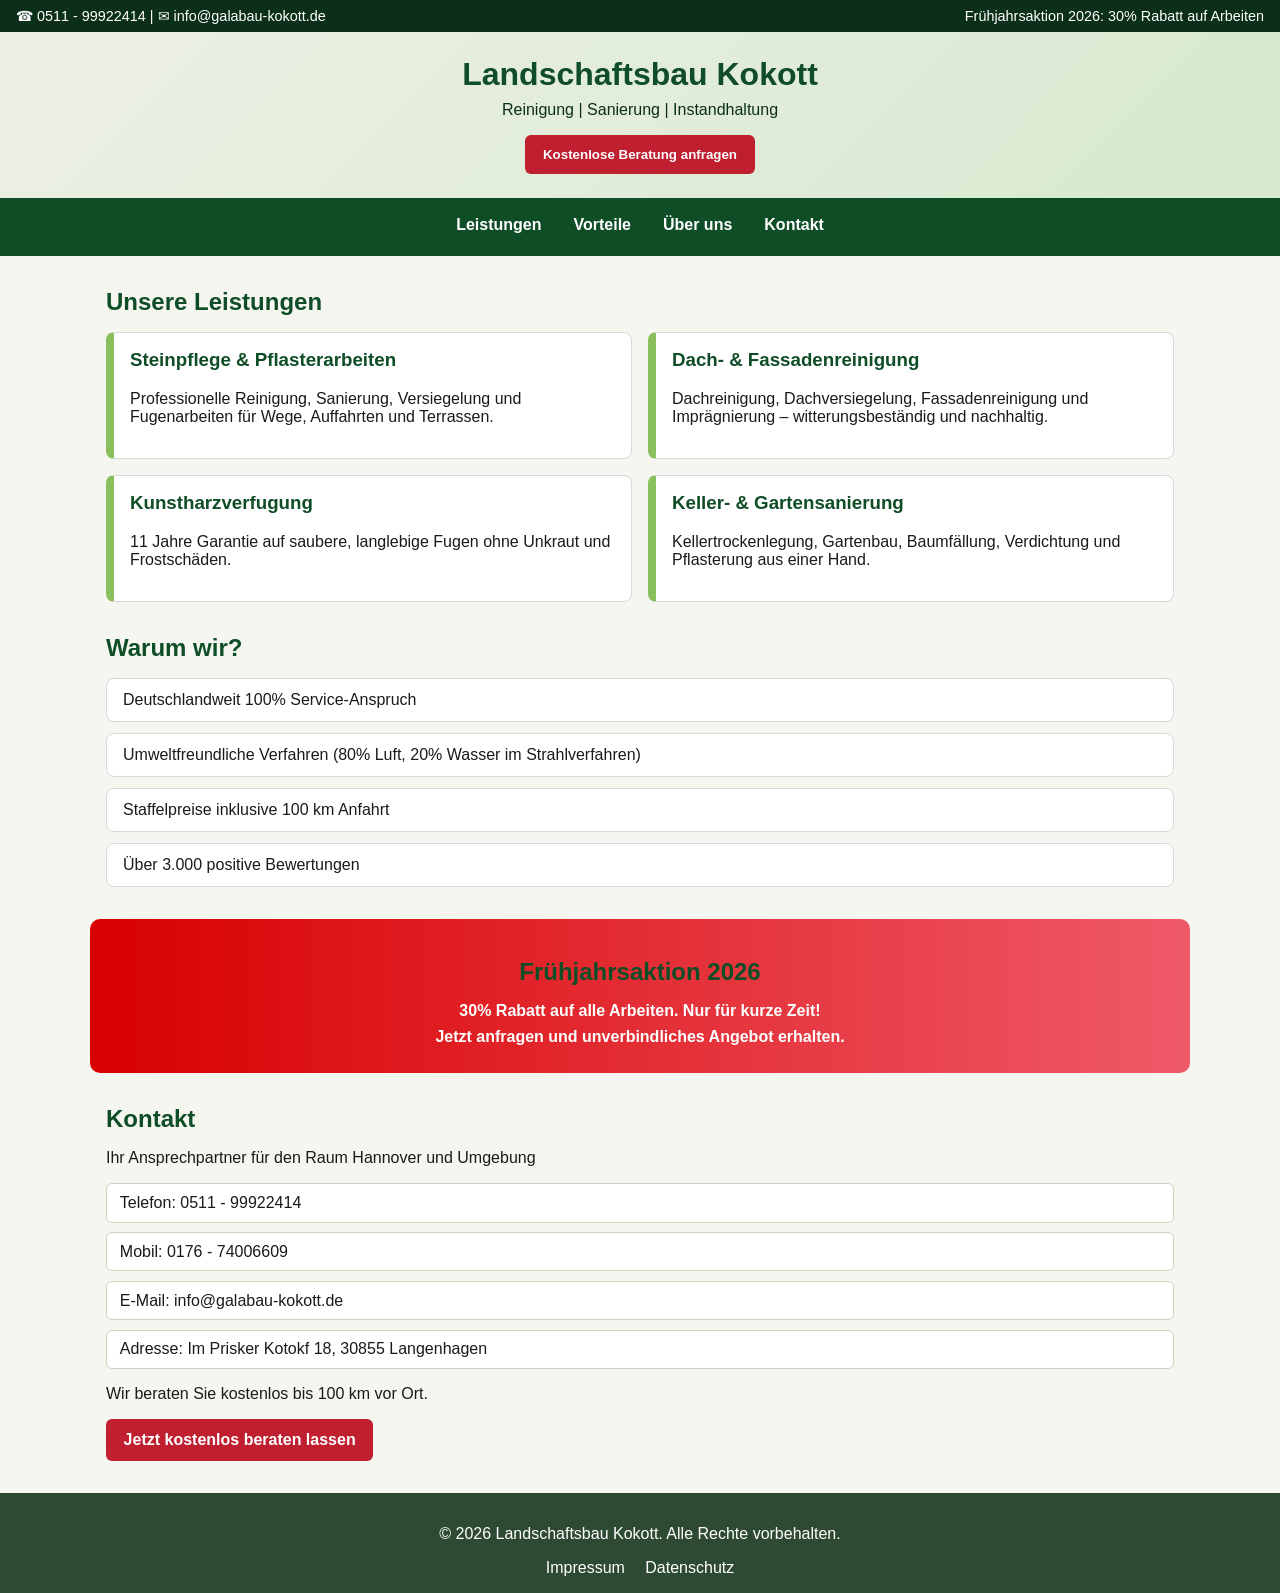
==== index.html @ 6c906bee "update" ====
<!DOCTYPE html>
<html lang="de">
<head>
  <meta charset="UTF-8" />
  <meta name="viewport" content="width=device-width, initial-scale=1.0" />
  <title>Landschaftsbau Kokott | Garten, Steinpflege, Dach & Fassade</title>
  <link rel="stylesheet" href="styles.css" />
</head>
<body>
  <header class="site-header">
    <div class="topbar">
      <div>☎ 0511 - 99922414 | ✉ info@galabau-kokott.de</div>
      <div>Frühjahrsaktion 2026: 30% Rabatt auf Arbeiten</div>
    </div>
    <div class="branding">
      <h1>Landschaftsbau Kokott</h1>
      <p>Reinigung | Sanierung | Instandhaltung</p>
      <button class="cta" onclick="document.getElementById('kontakt').scrollIntoView({ behavior: 'smooth' })">Kostenlose Beratung anfragen</button>
    </div>
    <nav class="main-nav">
      <a href="#leistungen">Leistungen</a>
      <a href="#vorteile">Vorteile</a>
      <a href="#team">Über uns</a>
      <a href="#kontakt">Kontakt</a>
    </nav>
  </header>

  <main>
    <section id="leistungen" class="section services">
      <h2>Unsere Leistungen</h2>
      <div class="cards">
        <article class="card">
          <h3>Steinpflege & Pflasterarbeiten</h3>
          <p>Professionelle Reinigung, Sanierung, Versiegelung und Fugenarbeiten für Wege, Auffahrten und Terrassen.</p>
        </article>
        <article class="card">
          <h3>Dach- & Fassadenreinigung</h3>
          <p>Dachreinigung, Dachversiegelung, Fassadenreinigung und Imprägnierung – witterungsbeständig und nachhaltig.</p>
        </article>
        <article class="card">
          <h3>Kunstharzverfugung</h3>
          <p>11 Jahre Garantie auf saubere, langlebige Fugen ohne Unkraut und Frostschäden.</p>
        </article>
        <article class="card">
          <h3>Keller- & Gartensanierung</h3>
          <p>Kellertrockenlegung, Gartenbau, Baumfällung, Verdichtung und Pflasterung aus einer Hand.</p>
        </article>
      </div>
    </section>

    <section id="vorteile" class="section advantages">
      <h2>Warum wir?</h2>
      <ul>
        <li>Deutschlandweit 100% Service-Anspruch</li>
        <li>Umweltfreundliche Verfahren (80% Luft, 20% Wasser im Strahlverfahren)</li>
        <li>Staffelpreise inklusive 100 km Anfahrt</li>
        <li>Über 3.000 positive Bewertungen</li>
      </ul>
    </section>

    <section id="aktion" class="section offer">
      <h2>Frühjahrsaktion 2026</h2>
      <p>30% Rabatt auf alle Arbeiten. Nur für kurze Zeit!</p>
      <p>Jetzt anfragen und unverbindliches Angebot erhalten.</p>
    </section>

    <section id="kontakt" class="section contact">
      <h2>Kontakt</h2>
      <p>Ihr Ansprechpartner für den Raum Hannover und Umgebung</p>
      <ul>
        <li>Telefon: 0511 - 99922414</li>
        <li>Mobil: 0176 - 74006609</li>
        <li>E-Mail: info@galabau-kokott.de</li>
        <li>Adresse: Im Prisker Kotokf 18, 30855 Langenhagen</li>
      </ul>
      <p>Wir beraten Sie kostenlos bis 100 km vor Ort.</p>
      <a class="cta" href="mailto:info@galabau-kokott.de">Jetzt kostenlos beraten lassen</a>
    </section>
  </main>

  <footer class="site-footer">
    <p>&copy; 2026 Landschaftsbau Kokott. Alle Rechte vorbehalten.</p>
    <div class="social">
      <a href="#">Impressum</a>
      <a href="#">Datenschutz</a>
    </div>
  </footer>

  <script src="script.js"></script>
</body>
</html>
---- styles.css ----
:root {
  --color-primary: #0f4d27;
  --color-secondary: #8abf5d;
  --color-accent: #bf1f2f;
  --color-dark: #0b2f19;
  --color-light: #f8f8f0;
  --font-sans: 'Segoe UI', Roboto, Arial, sans-serif;
}

* {
  box-sizing: border-box;
}

body {
  margin: 0;
  font-family: var(--font-sans);
  background: #f5f6ef;
  color: #1a1a1a;
}

.site-header {
  border-bottom: 5px solid var(--color-primary);
}

.topbar {
  background: var(--color-dark);
  color: #fff;
  padding: 0.5rem 1rem;
  display: flex;
  flex-wrap: wrap;
  justify-content: space-between;
  font-size: 0.9rem;
}

.branding {
  padding: 1.5rem 1rem;
  text-align: center;
  background: linear-gradient(135deg, #edf0e4, #d6e9cf);
}

.branding h1 {
  margin: 0;
  color: var(--color-primary);
  font-size: 2rem;
}

.branding p {
  margin: 0.5rem 0 1rem;
  color: var(--color-dark);
}

.main-nav {
  background: var(--color-primary);
  display: flex;
  justify-content: center;
  flex-wrap: wrap;
  gap: 0.5rem;
  padding: 0.75rem 1rem;
}

.main-nav a {
  color: #fff;
  text-decoration: none;
  font-weight: 600;
  padding: 0.35rem 0.75rem;
  border-radius: 4px;
}

.main-nav a:hover {
  background: var(--color-secondary);
}

.cta {
  display: inline-block;
  border: none;
  color: #fff;
  background: var(--color-accent);
  font-weight: 700;
  padding: 0.75rem 1.1rem;
  border-radius: 6px;
  text-decoration: none;
  cursor: pointer;
}

.cta:hover {
  background: #a51824;
}

.section {
  max-width: 1100px;
  margin: 2rem auto;
  padding: 0 1rem;
}

.section h2 {
  margin-bottom: 1rem;
  color: var(--color-primary);
}

.cards {
  display: grid;
  grid-template-columns: repeat(2, minmax(0, 1fr));
  gap: 1rem;
}

.card {
  background: #fff;
  border: 1px solid #d8d8d8;
  border-left: 8px solid var(--color-secondary);
  border-radius: 8px;
  padding: 1rem;
}

.card h3 {
  margin-top: 0;
  color: var(--color-primary);
}

.advantages ul {
  list-style: none;
  margin: 0;
  padding: 0;
}

.advantages li {
  background: #fff;
  border: 1px solid #d8d8d8;
  border-radius: 8px;
  padding: 0.75rem 1rem;
  margin-bottom: 0.7rem;
}

.offer {
  background: linear-gradient(90deg, #d80000, #ef5a68);
  color: #fff;
  border-radius: 10px;
  text-align: center;
  padding: 1.2rem 1rem;
}

.offer p {
  margin: 0.5rem 0;
  font-weight: 700;
}

.contact ul {
  list-style: none;
  margin: 0;
  padding: 0;
}

.contact li {
  background: #fff;
  padding: 0.6rem 0.8rem;
  border: 1px solid #cdd4c2;
  border-radius: 6px;
  margin-bottom: 0.6rem;
}

.site-footer {
  text-align: center;
  padding: 1rem;
  background: #2e4a32;
  color: #fff;
}

.site-footer .social a {
  color: #fff;
  margin: 0 0.5rem;
  text-decoration: none;
}

@media (max-width: 768px) {
  .cards {
    grid-template-columns: 1fr;
  }
  .topbar {
    flex-direction: column;
    gap: 0.4rem;
  }
}
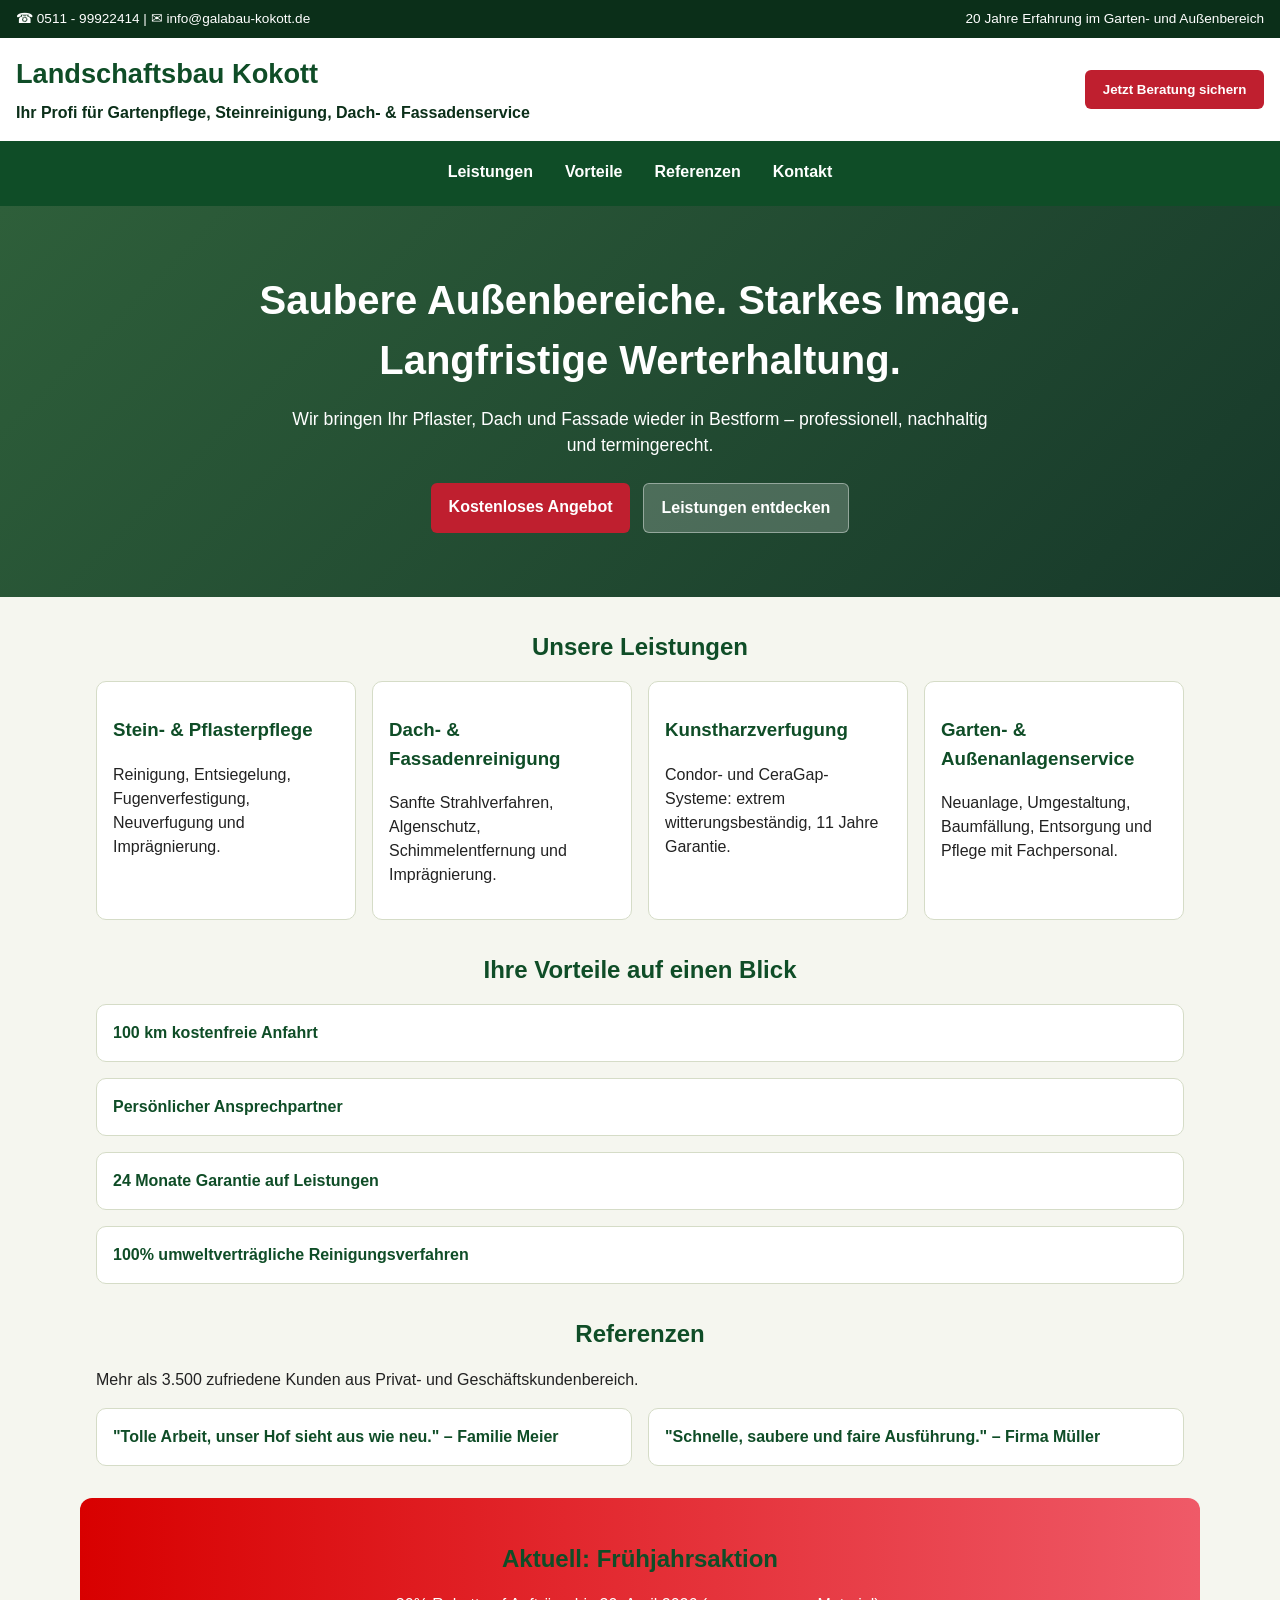
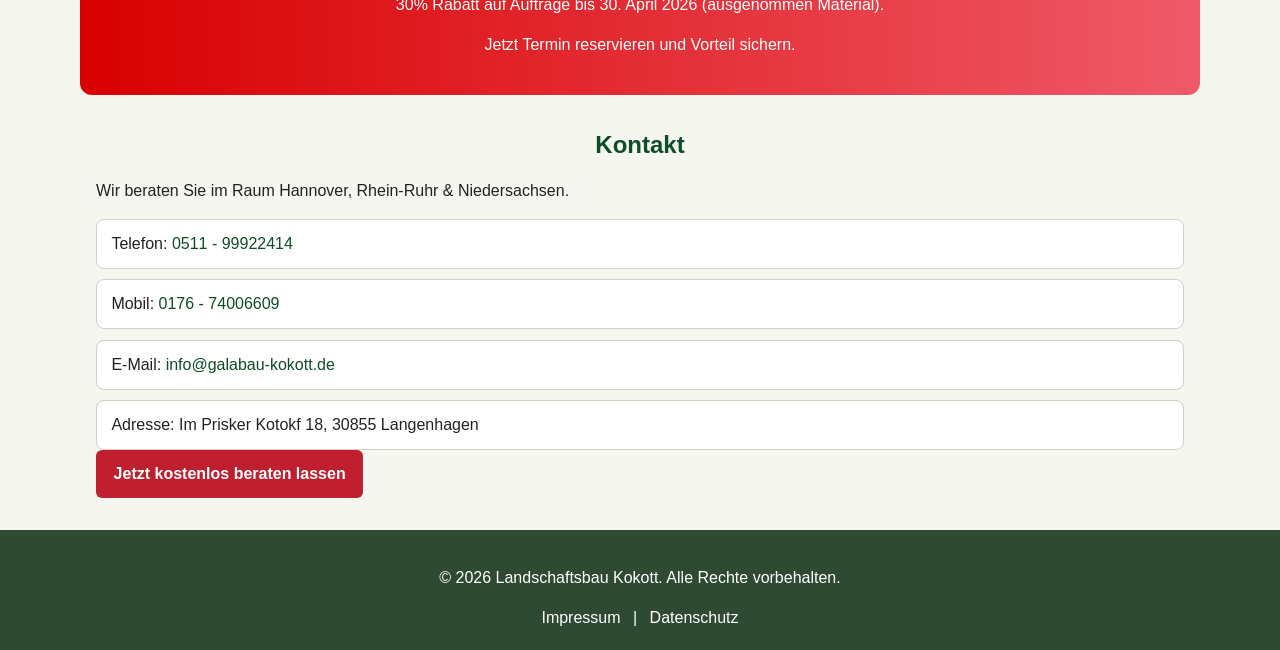
==== commit b35fa2bb: "update" ====
--- a/index.html
+++ b/index.html
@@ -3,77 +3,98 @@
 <head>
   <meta charset="UTF-8" />
   <meta name="viewport" content="width=device-width, initial-scale=1.0" />
-  <title>Landschaftsbau Kokott | Garten, Steinpflege, Dach & Fassade</title>
+  <title>Landschaftsbau Kokott | Garten- und Außenanlagenservice</title>
   <link rel="stylesheet" href="styles.css" />
 </head>
 <body>
   <header class="site-header">
     <div class="topbar">
       <div>☎ 0511 - 99922414 | ✉ info@galabau-kokott.de</div>
-      <div>Frühjahrsaktion 2026: 30% Rabatt auf Arbeiten</div>
+      <div>20 Jahre Erfahrung im Garten- und Außenbereich</div>
     </div>
     <div class="branding">
-      <h1>Landschaftsbau Kokott</h1>
-      <p>Reinigung | Sanierung | Instandhaltung</p>
-      <button class="cta" onclick="document.getElementById('kontakt').scrollIntoView({ behavior: 'smooth' })">Kostenlose Beratung anfragen</button>
+      <div>
+        <h1>Landschaftsbau Kokott</h1>
+        <p>Ihr Profi für Gartenpflege, Steinreinigung, Dach- & Fassadenservice</p>
+      </div>
+      <button class="cta" onclick="document.getElementById('kontakt').scrollIntoView({ behavior: 'smooth' })">Jetzt Beratung sichern</button>
     </div>
     <nav class="main-nav">
       <a href="#leistungen">Leistungen</a>
       <a href="#vorteile">Vorteile</a>
-      <a href="#team">Über uns</a>
+      <a href="#referenzen">Referenzen</a>
       <a href="#kontakt">Kontakt</a>
     </nav>
   </header>
 
   <main>
+    <section class="hero">
+      <div class="hero-content">
+        <h2>Saubere Außenbereiche. Starkes Image. Langfristige Werterhaltung.</h2>
+        <p>Wir bringen Ihr Pflaster, Dach und Fassade wieder in Bestform – professionell, nachhaltig und termingerecht.</p>
+        <div class="hero-actions">
+          <a class="cta" href="#kontakt">Kostenloses Angebot</a>
+          <a class="secondary" href="#leistungen">Leistungen entdecken</a>
+        </div>
+      </div>
+    </section>
+
     <section id="leistungen" class="section services">
       <h2>Unsere Leistungen</h2>
       <div class="cards">
         <article class="card">
-          <h3>Steinpflege & Pflasterarbeiten</h3>
-          <p>Professionelle Reinigung, Sanierung, Versiegelung und Fugenarbeiten für Wege, Auffahrten und Terrassen.</p>
+          <h3>Stein- & Pflasterpflege</h3>
+          <p>Reinigung, Entsiegelung, Fugenverfestigung, Neuverfugung und Imprägnierung.</p>
         </article>
         <article class="card">
           <h3>Dach- & Fassadenreinigung</h3>
-          <p>Dachreinigung, Dachversiegelung, Fassadenreinigung und Imprägnierung – witterungsbeständig und nachhaltig.</p>
+          <p>Sanfte Strahlverfahren, Algenschutz, Schimmelentfernung und Imprägnierung.</p>
         </article>
         <article class="card">
           <h3>Kunstharzverfugung</h3>
-          <p>11 Jahre Garantie auf saubere, langlebige Fugen ohne Unkraut und Frostschäden.</p>
+          <p>Condor- und CeraGap-Systeme: extrem witterungsbeständig, 11 Jahre Garantie.</p>
         </article>
         <article class="card">
-          <h3>Keller- & Gartensanierung</h3>
-          <p>Kellertrockenlegung, Gartenbau, Baumfällung, Verdichtung und Pflasterung aus einer Hand.</p>
+          <h3>Garten- & Außenanlagenservice</h3>
+          <p>Neuanlage, Umgestaltung, Baumfällung, Entsorgung und Pflege mit Fachpersonal.</p>
         </article>
       </div>
     </section>
 
     <section id="vorteile" class="section advantages">
-      <h2>Warum wir?</h2>
-      <ul>
-        <li>Deutschlandweit 100% Service-Anspruch</li>
-        <li>Umweltfreundliche Verfahren (80% Luft, 20% Wasser im Strahlverfahren)</li>
-        <li>Staffelpreise inklusive 100 km Anfahrt</li>
-        <li>Über 3.000 positive Bewertungen</li>
-      </ul>
+      <h2>Ihre Vorteile auf einen Blick</h2>
+      <div class="grid">
+        <div class="item">100 km kostenfreie Anfahrt</div>
+        <div class="item">Persönlicher Ansprechpartner</div>
+        <div class="item">24 Monate Garantie auf Leistungen</div>
+        <div class="item">100% umweltverträgliche Reinigungsverfahren</div>
+      </div>
+    </section>
+
+    <section id="referenzen" class="section testimonials">
+      <h2>Referenzen</h2>
+      <p>Mehr als 3.500 zufriedene Kunden aus Privat- und Geschäftskundenbereich.</p>
+      <div class="testimonials-grid">
+        <article class="testimonial">"Tolle Arbeit, unser Hof sieht aus wie neu." – Familie Meier</article>
+        <article class="testimonial">"Schnelle, saubere und faire Ausführung." – Firma Müller</article>
+      </div>
     </section>
 
     <section id="aktion" class="section offer">
-      <h2>Frühjahrsaktion 2026</h2>
-      <p>30% Rabatt auf alle Arbeiten. Nur für kurze Zeit!</p>
-      <p>Jetzt anfragen und unverbindliches Angebot erhalten.</p>
+      <h2>Aktuell: Frühjahrsaktion</h2>
+      <p>30% Rabatt auf Aufträge bis 30. April 2026 (ausgenommen Material).</p>
+      <p>Jetzt Termin reservieren und Vorteil sichern.</p>
     </section>
 
     <section id="kontakt" class="section contact">
       <h2>Kontakt</h2>
-      <p>Ihr Ansprechpartner für den Raum Hannover und Umgebung</p>
+      <p>Wir beraten Sie im Raum Hannover, Rhein-Ruhr & Niedersachsen.</p>
       <ul>
-        <li>Telefon: 0511 - 99922414</li>
-        <li>Mobil: 0176 - 74006609</li>
-        <li>E-Mail: info@galabau-kokott.de</li>
+        <li>Telefon: <a href="tel:+4951199922414">0511 - 99922414</a></li>
+        <li>Mobil: <a href="tel:+4917674006609">0176 - 74006609</a></li>
+        <li>E-Mail: <a href="mailto:info@galabau-kokott.de">info@galabau-kokott.de</a></li>
         <li>Adresse: Im Prisker Kotokf 18, 30855 Langenhagen</li>
       </ul>
-      <p>Wir beraten Sie kostenlos bis 100 km vor Ort.</p>
       <a class="cta" href="mailto:info@galabau-kokott.de">Jetzt kostenlos beraten lassen</a>
     </section>
   </main>
@@ -81,11 +102,10 @@
   <footer class="site-footer">
     <p>&copy; 2026 Landschaftsbau Kokott. Alle Rechte vorbehalten.</p>
     <div class="social">
-      <a href="#">Impressum</a>
-      <a href="#">Datenschutz</a>
+      <a href="#">Impressum</a> | <a href="#">Datenschutz</a>
     </div>
   </footer>
 
   <script src="script.js"></script>
 </body>
-</html>+</html>
--- a/styles.css
+++ b/styles.css
@@ -15,38 +15,51 @@
   margin: 0;
   font-family: var(--font-sans);
   background: #f5f6ef;
-  color: #1a1a1a;
+  color: #222;
+  line-height: 1.5;
+}
+
+a {
+  color: var(--color-primary);
+  text-decoration: none;
 }
 
 .site-header {
-  border-bottom: 5px solid var(--color-primary);
+  position: sticky;
+  top: 0;
+  z-index: 50;
+  border-bottom: 4px solid var(--color-primary);
+  background: white;
 }
 
 .topbar {
   background: var(--color-dark);
   color: #fff;
-  padding: 0.5rem 1rem;
+  padding: 0.55rem 1rem;
   display: flex;
   flex-wrap: wrap;
   justify-content: space-between;
-  font-size: 0.9rem;
+  font-size: 0.85rem;
 }
 
 .branding {
-  padding: 1.5rem 1rem;
-  text-align: center;
-  background: linear-gradient(135deg, #edf0e4, #d6e9cf);
+  display: flex;
+  flex-wrap: wrap;
+  align-items: center;
+  justify-content: space-between;
+  padding: 1rem;
 }
 
 .branding h1 {
   margin: 0;
   color: var(--color-primary);
-  font-size: 2rem;
+  font-size: 1.7rem;
 }
 
 .branding p {
-  margin: 0.5rem 0 1rem;
+  margin: 0.4rem 0 0;
   color: var(--color-dark);
+  font-weight: 600;
 }
 
 .main-nav {
@@ -60,106 +73,148 @@
 
 .main-nav a {
   color: #fff;
-  text-decoration: none;
   font-weight: 600;
-  padding: 0.35rem 0.75rem;
-  border-radius: 4px;
+  border-radius: 5px;
+  padding: 0.4rem 0.75rem;
 }
 
 .main-nav a:hover {
   background: var(--color-secondary);
-}
-
-.cta {
+  color: #0b2f19;
+}
+
+.hero {
+  background: linear-gradient(135deg, #2e5f3a, #17392a);
+  color: #fff;
+  padding: 4rem 1rem;
+  text-align: center;
+}
+
+.hero-content {
+  max-width: 980px;
+  margin: 0 auto;
+}
+
+.hero h2 {
+  font-size: clamp(1.8rem, 5vw, 2.5rem);
+  margin: 0;
+}
+
+.hero p {
+  margin: 1rem auto 1.5rem;
+  max-width: 700px;
+  font-size: 1.1rem;
+}
+
+.hero-actions {
+  display: flex;
+  justify-content: center;
+  flex-wrap: wrap;
+  gap: 0.8rem;
+}
+
+.section {
+  max-width: 1120px;
+  margin: 2rem auto;
+  padding: 0 1rem;
+}
+
+.section h2 {
+  margin-bottom: 1rem;
+  color: var(--color-primary);
+  text-align: center;
+}
+
+.cards,
+.testimonials-grid,
+.grid {
+  display: grid;
+  gap: 1rem;
+}
+
+.cards {
+  grid-template-columns: repeat(auto-fit, minmax(240px, 1fr));
+}
+
+.card,
+.item,
+.testimonial {
+  background: #fff;
+  border: 1px solid #d5dcc7;
+  border-radius: 10px;
+  padding: 1rem;
+}
+
+.card h3,
+.item,
+.testimonial {
+  color: var(--color-primary);
+}
+
+.item,
+.testimonial {
+  font-weight: 600;
+}
+
+.testimonials-grid {
+  grid-template-columns: repeat(auto-fit, minmax(250px, 1fr));
+}
+
+.offer {
+  background: linear-gradient(90deg, #d80000, #ef5a68);
+  color: #fff;
+  border-radius: 12px;
+  text-align: center;
+  padding: 1.4rem 1rem;
+}
+
+.contact ul {
+  list-style: none;
+  margin: 0;
+  padding: 0;
+  display: grid;
+  gap: 0.65rem;
+}
+
+.contact li {
+  background: #fff;
+  padding: 0.75rem 0.9rem;
+  border: 1px solid #cdd4c2;
+  border-radius: 8px;
+}
+
+.cta,
+.secondary {
   display: inline-block;
   border: none;
   color: #fff;
-  background: var(--color-accent);
+  text-decoration: none;
   font-weight: 700;
   padding: 0.75rem 1.1rem;
   border-radius: 6px;
-  text-decoration: none;
   cursor: pointer;
+}
+
+.cta {
+  background: var(--color-accent);
+}
+
+.secondary {
+  background: rgba(255, 255, 255, 0.2);
+  border: 1px solid rgba(255, 255, 255, 0.4);
 }
 
 .cta:hover {
   background: #a51824;
 }
 
-.section {
-  max-width: 1100px;
-  margin: 2rem auto;
-  padding: 0 1rem;
-}
-
-.section h2 {
-  margin-bottom: 1rem;
-  color: var(--color-primary);
-}
-
-.cards {
-  display: grid;
-  grid-template-columns: repeat(2, minmax(0, 1fr));
-  gap: 1rem;
-}
-
-.card {
-  background: #fff;
-  border: 1px solid #d8d8d8;
-  border-left: 8px solid var(--color-secondary);
-  border-radius: 8px;
-  padding: 1rem;
-}
-
-.card h3 {
-  margin-top: 0;
-  color: var(--color-primary);
-}
-
-.advantages ul {
-  list-style: none;
-  margin: 0;
-  padding: 0;
-}
-
-.advantages li {
-  background: #fff;
-  border: 1px solid #d8d8d8;
-  border-radius: 8px;
-  padding: 0.75rem 1rem;
-  margin-bottom: 0.7rem;
-}
-
-.offer {
-  background: linear-gradient(90deg, #d80000, #ef5a68);
-  color: #fff;
-  border-radius: 10px;
-  text-align: center;
-  padding: 1.2rem 1rem;
-}
-
-.offer p {
-  margin: 0.5rem 0;
-  font-weight: 700;
-}
-
-.contact ul {
-  list-style: none;
-  margin: 0;
-  padding: 0;
-}
-
-.contact li {
-  background: #fff;
-  padding: 0.6rem 0.8rem;
-  border: 1px solid #cdd4c2;
-  border-radius: 6px;
-  margin-bottom: 0.6rem;
+.secondary:hover {
+  background: rgba(255, 255, 255, 0.35);
 }
 
 .site-footer {
   text-align: center;
-  padding: 1rem;
+  padding: 1.25rem;
   background: #2e4a32;
   color: #fff;
 }
@@ -171,11 +226,22 @@
 }
 
 @media (max-width: 768px) {
-  .cards {
-    grid-template-columns: 1fr;
-  }
+  .branding {
+    flex-direction: column;
+    align-items: flex-start;
+    gap: 0.75rem;
+  }
+
+  .hero {
+    padding: 3.5rem 1rem;
+  }
+
+  .main-nav {
+    gap: 0.35rem;
+  }
+
   .topbar {
     flex-direction: column;
-    gap: 0.4rem;
-  }
-}
+    gap: 0.35rem;
+  }
+}
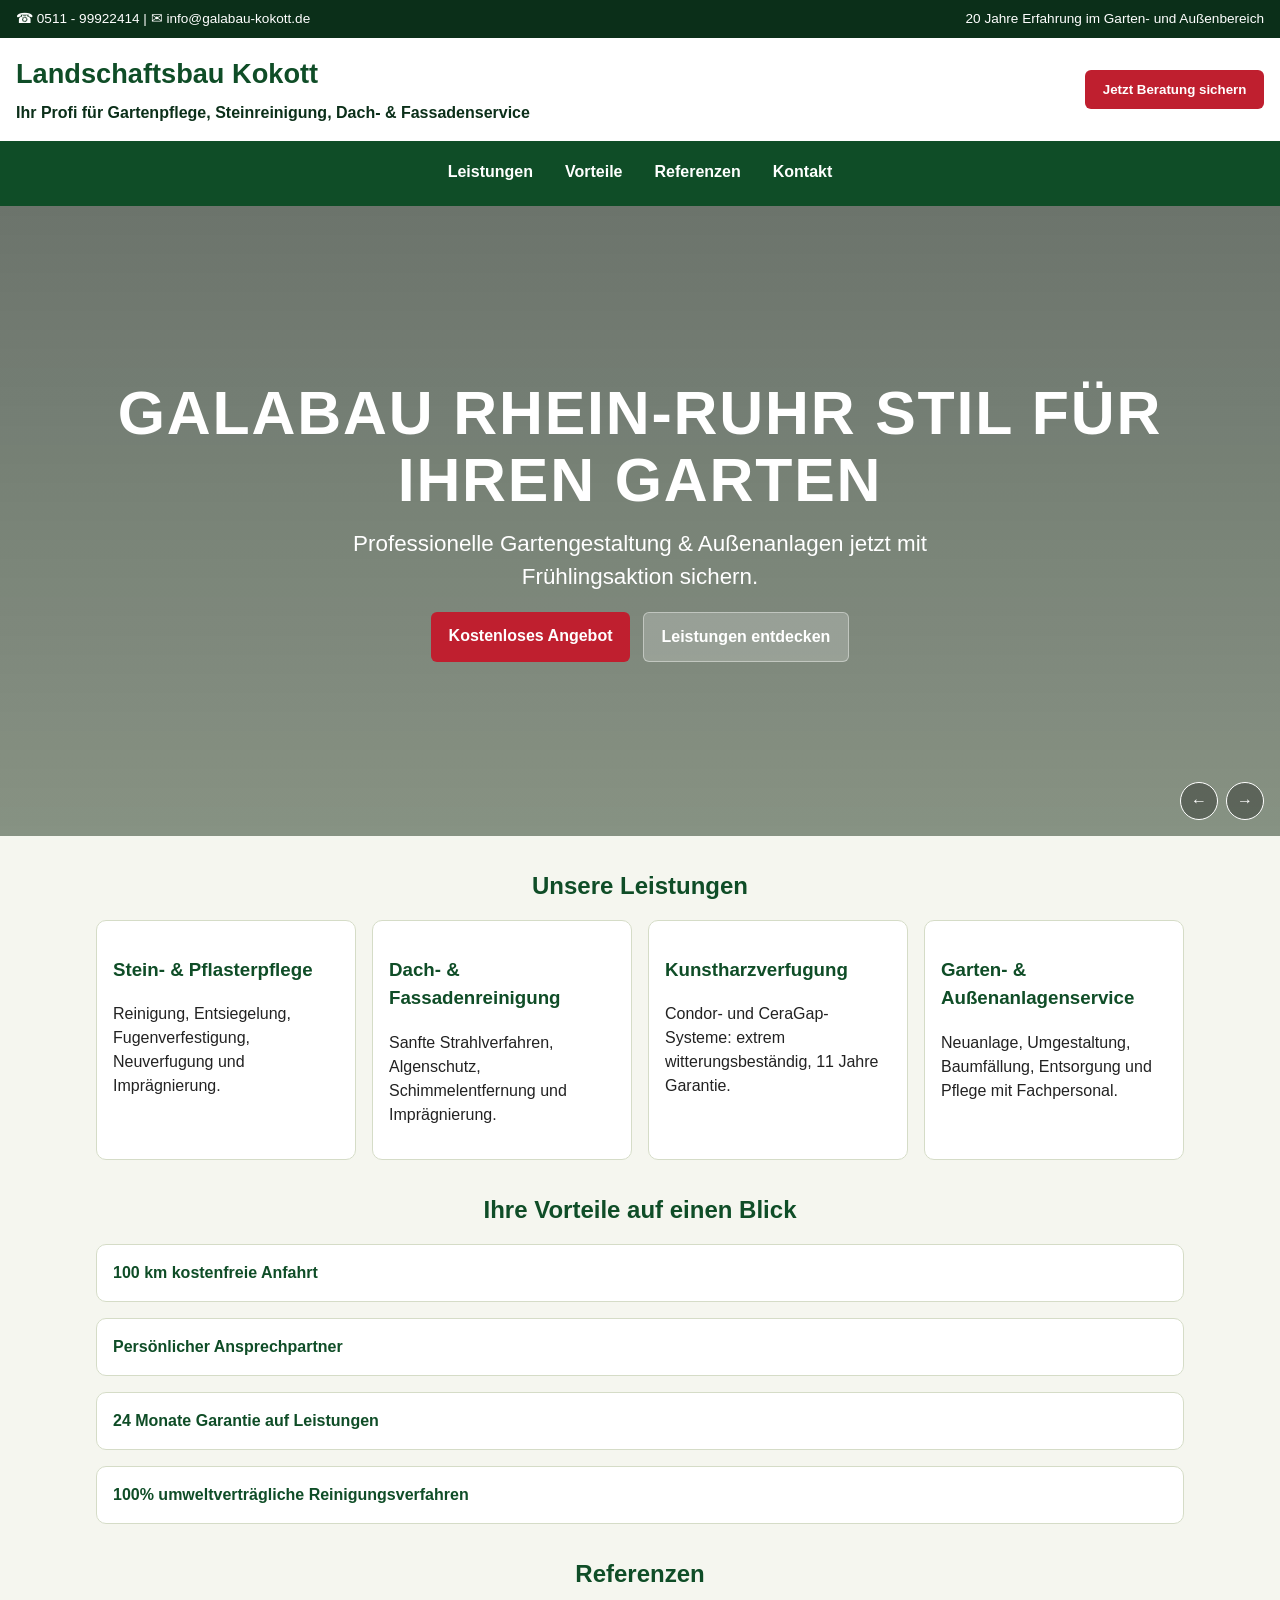
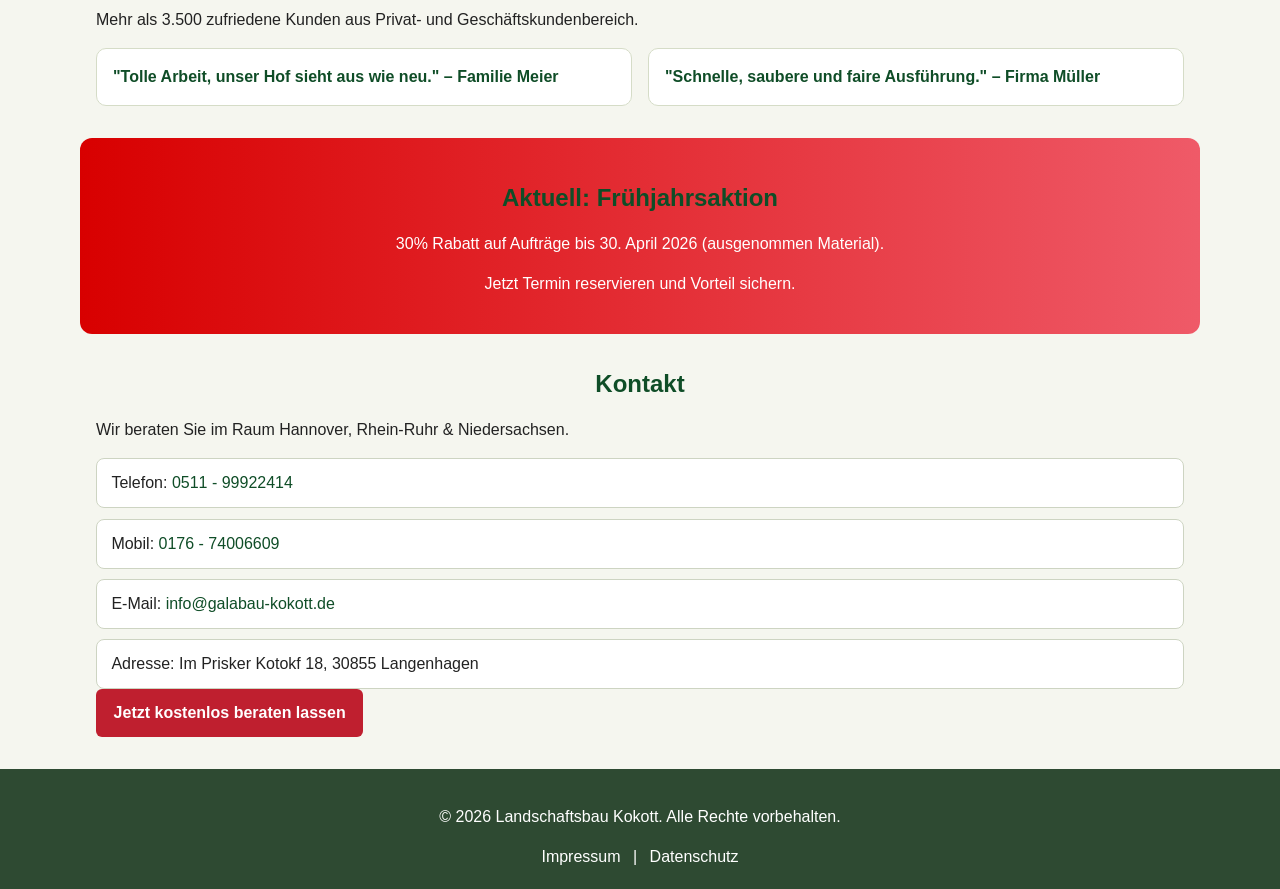
==== commit 66ac29b7: "update" ====
--- a/index.html
+++ b/index.html
@@ -28,18 +28,44 @@
   </header>
 
   <main>
-    <section class="hero">
-      <div class="hero-content">
-        <h2>Saubere Außenbereiche. Starkes Image. Langfristige Werterhaltung.</h2>
-        <p>Wir bringen Ihr Pflaster, Dach und Fassade wieder in Bestform – professionell, nachhaltig und termingerecht.</p>
-        <div class="hero-actions">
-          <a class="cta" href="#kontakt">Kostenloses Angebot</a>
-          <a class="secondary" href="#leistungen">Leistungen entdecken</a>
+    <section class="hero-slider" aria-label="Hero Slider">
+      <div class="slide active" style="background-image:url('https://galabau-rhein-ruhr.de/wp-content/uploads/2020/08/GALABAU-HEAD-2.jpg')">
+        <div class="slide-inner" data-animate="fade-up">
+          <h2>Galabau Rhein-Ruhr Stil für Ihren Garten</h2>
+          <p>Professionelle Gartengestaltung & Außenanlagen jetzt mit Frühlingsaktion sichern.</p>
+          <div class="hero-actions">
+            <a class="cta" href="#kontakt">Kostenloses Angebot</a>
+            <a class="secondary" href="#leistungen">Leistungen entdecken</a>
+          </div>
         </div>
+      </div>
+      <div class="slide" style="background-image:url('https://galabau-rhein-ruhr.de/wp-content/uploads/2020/07/zeche-white.png')">
+        <div class="slide-inner" data-animate="fade-up">
+          <h2>Markanter Außenbereich, langfristiger Wert</h2>
+          <p>Steinpflege, Dach- & Fassadenreinigung, Kunstharzverfugung.</p>
+          <div class="hero-actions">
+            <a class="cta" href="#kontakt">Termin vereinbaren</a>
+            <a class="secondary" href="#referenzen">Erfahrungsberichte</a>
+          </div>
+        </div>
+      </div>
+      <div class="slide" style="background-image:url('https://galabau-rhein-ruhr.de/wp-content/uploads/2020/07/slide-garten.jpg')">
+        <div class="slide-inner" data-animate="fade-up">
+          <h2>Ihr Garten, unser Projekt</h2>
+          <p>Zuverlässig, sauber und nachhaltig – 20 Jahre Erfahrung in Hannover & Umgebung.</p>
+          <div class="hero-actions">
+            <a class="cta" href="#kontakt">Jetzt anfragen</a>
+            <a class="secondary" href="#vorteile">Mehr über Vorteile</a>
+          </div>
+        </div>
+      </div>
+      <div class="slider-controls" aria-hidden="true">
+        <button class="slide-prev" title="Zurück">←</button>
+        <button class="slide-next" title="Weiter">→</button>
       </div>
     </section>
 
-    <section id="leistungen" class="section services">
+    <section id="leistungen" class="section services" data-animate="fade-up">
       <h2>Unsere Leistungen</h2>
       <div class="cards">
         <article class="card">
@@ -61,7 +87,7 @@
       </div>
     </section>
 
-    <section id="vorteile" class="section advantages">
+    <section id="vorteile" class="section advantages" data-animate="fade-up">
       <h2>Ihre Vorteile auf einen Blick</h2>
       <div class="grid">
         <div class="item">100 km kostenfreie Anfahrt</div>
@@ -71,7 +97,7 @@
       </div>
     </section>
 
-    <section id="referenzen" class="section testimonials">
+    <section id="referenzen" class="section testimonials" data-animate="fade-up">
       <h2>Referenzen</h2>
       <p>Mehr als 3.500 zufriedene Kunden aus Privat- und Geschäftskundenbereich.</p>
       <div class="testimonials-grid">
@@ -80,13 +106,13 @@
       </div>
     </section>
 
-    <section id="aktion" class="section offer">
+    <section id="aktion" class="section offer" data-animate="fade-up">
       <h2>Aktuell: Frühjahrsaktion</h2>
       <p>30% Rabatt auf Aufträge bis 30. April 2026 (ausgenommen Material).</p>
       <p>Jetzt Termin reservieren und Vorteil sichern.</p>
     </section>
 
-    <section id="kontakt" class="section contact">
+    <section id="kontakt" class="section contact" data-animate="fade-up">
       <h2>Kontakt</h2>
       <p>Wir beraten Sie im Raum Hannover, Rhein-Ruhr & Niedersachsen.</p>
       <ul>
--- a/styles.css
+++ b/styles.css
@@ -30,6 +30,12 @@
   z-index: 50;
   border-bottom: 4px solid var(--color-primary);
   background: white;
+  transition: box-shadow 0.25s ease, background-color 0.25s ease;
+}
+
+.site-header.scrolled {
+  box-shadow: 0 8px 22px rgba(0, 0, 0, 0.14);
+  background-color: #fff;
 }
 
 .topbar {
@@ -83,27 +89,111 @@
   color: #0b2f19;
 }
 
-.hero {
-  background: linear-gradient(135deg, #2e5f3a, #17392a);
-  color: #fff;
-  padding: 4rem 1rem;
+.hero-slider {
+  position: relative;
+  min-height: 70vh;
+  color: #ffffff;
+  overflow: hidden;
+}
+
+.hero-slider .slide {
+  position: absolute;
+  inset: 0;
+  background-size: cover;
+  background-position: center;
+  opacity: 0;
+  transition: opacity 1s ease;
+  will-change: opacity;
+}
+
+.hero-slider .slide.active {
+  opacity: 1;
+}
+
+.hero-slider .slide::before {
+  content: "";
+  position: absolute;
+  inset: 0;
+  background: linear-gradient(180deg, rgba(8, 22, 13, 0.58), rgba(1, 25, 0, 0.45));
+}
+
+.hero-slider .slide-inner {
+  position: relative;
+  z-index: 2;
+  display: grid;
+  place-content: center;
+  min-height: 70vh;
+  padding: 2rem;
   text-align: center;
-}
-
-.hero-content {
-  max-width: 980px;
-  margin: 0 auto;
-}
-
-.hero h2 {
-  font-size: clamp(1.8rem, 5vw, 2.5rem);
-  margin: 0;
-}
-
-.hero p {
-  margin: 1rem auto 1.5rem;
-  max-width: 700px;
-  font-size: 1.1rem;
+  transition: transform 0.8s ease, opacity 0.8s ease;
+}
+
+.hero-slider .slide-inner h2 {
+  font-size: clamp(1.8rem, 6vw, 3.8rem);
+  margin: 0 0 0.8rem;
+  line-height: 1.1;
+  text-transform: uppercase;
+  letter-spacing: 0.03em;
+}
+
+.hero-slider .slide-inner p {
+  font-size: clamp(1rem, 2vw, 1.4rem);
+  max-width: 720px;
+  margin: 0 auto 1.1rem;
+}
+
+.hero-slider .slider-controls {
+  position: absolute;
+  bottom: 1rem;
+  right: 1rem;
+  z-index: 3;
+  display: flex;
+  gap: 0.5rem;
+}
+
+.hero-slider .slider-controls button {
+  border: 1px solid #fff;
+  background: rgba(0, 0, 0, 0.3);
+  color: #fff;
+  width: 38px;
+  height: 38px;
+  border-radius: 50%;
+  cursor: pointer;
+  font-size: 1rem;
+  transition: transform .2s ease, background .2s ease;
+}
+
+.hero-slider .slider-controls button:hover {
+  transform: scale(1.06);
+  background: rgba(255, 255, 255, 0.25);
+}
+
+[data-animate] {
+  opacity: 0;
+  transform: translateY(24px);
+  transition: opacity 0.7s ease, transform 0.7s ease;
+}
+
+[data-animate].in-view {
+  opacity: 1;
+  transform: translateY(0);
+}
+
+[data-animate="fade-up"] .card,
+[data-animate="fade-up"] .item,
+[data-animate="fade-up"] .testimonial {
+  animation: fadeUp 0.8s ease both;
+}
+
+@keyframes fadeUp {
+  from {
+    opacity: 0;
+    transform: translateY(20px);
+  }
+  to {
+    opacity: 1;
+    transform: translateY(0);
+  }
 }
 
 .hero-actions {
@@ -112,6 +202,7 @@
   flex-wrap: wrap;
   gap: 0.8rem;
 }
+
 
 .section {
   max-width: 1120px;
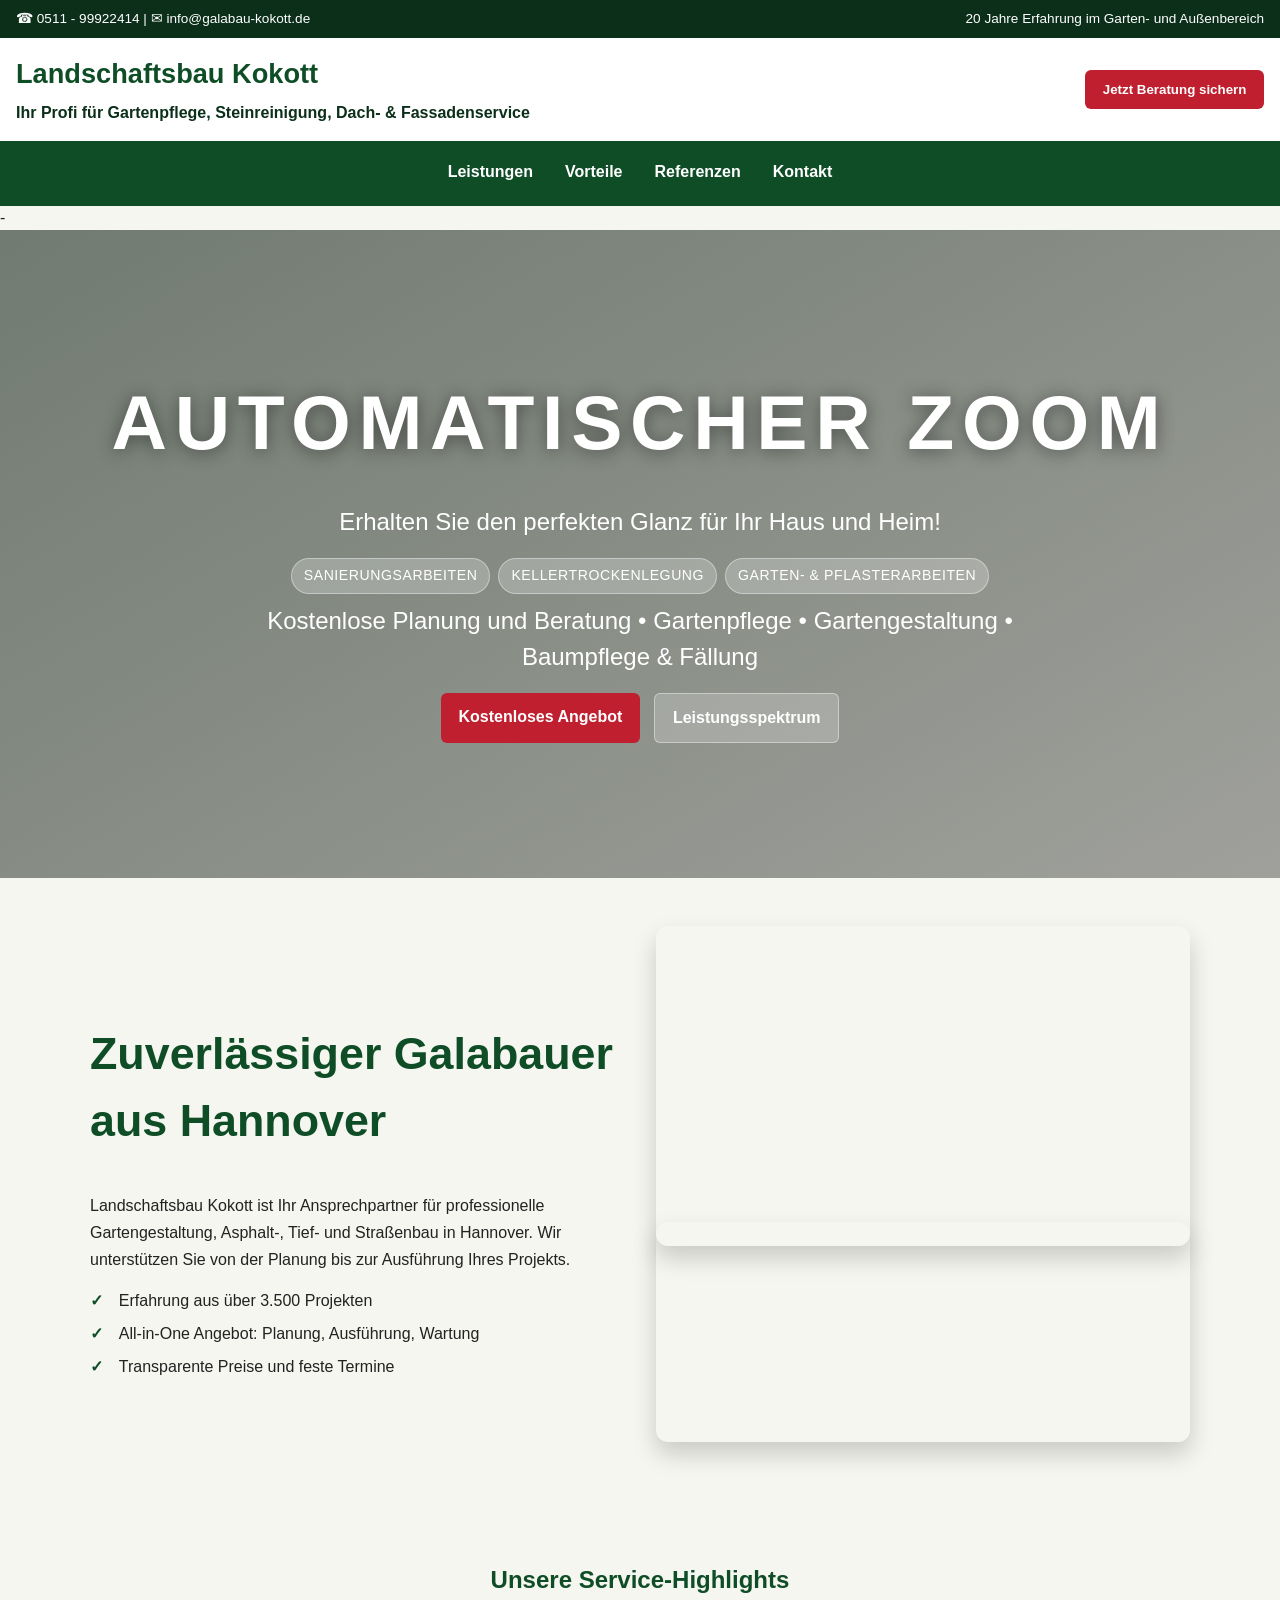
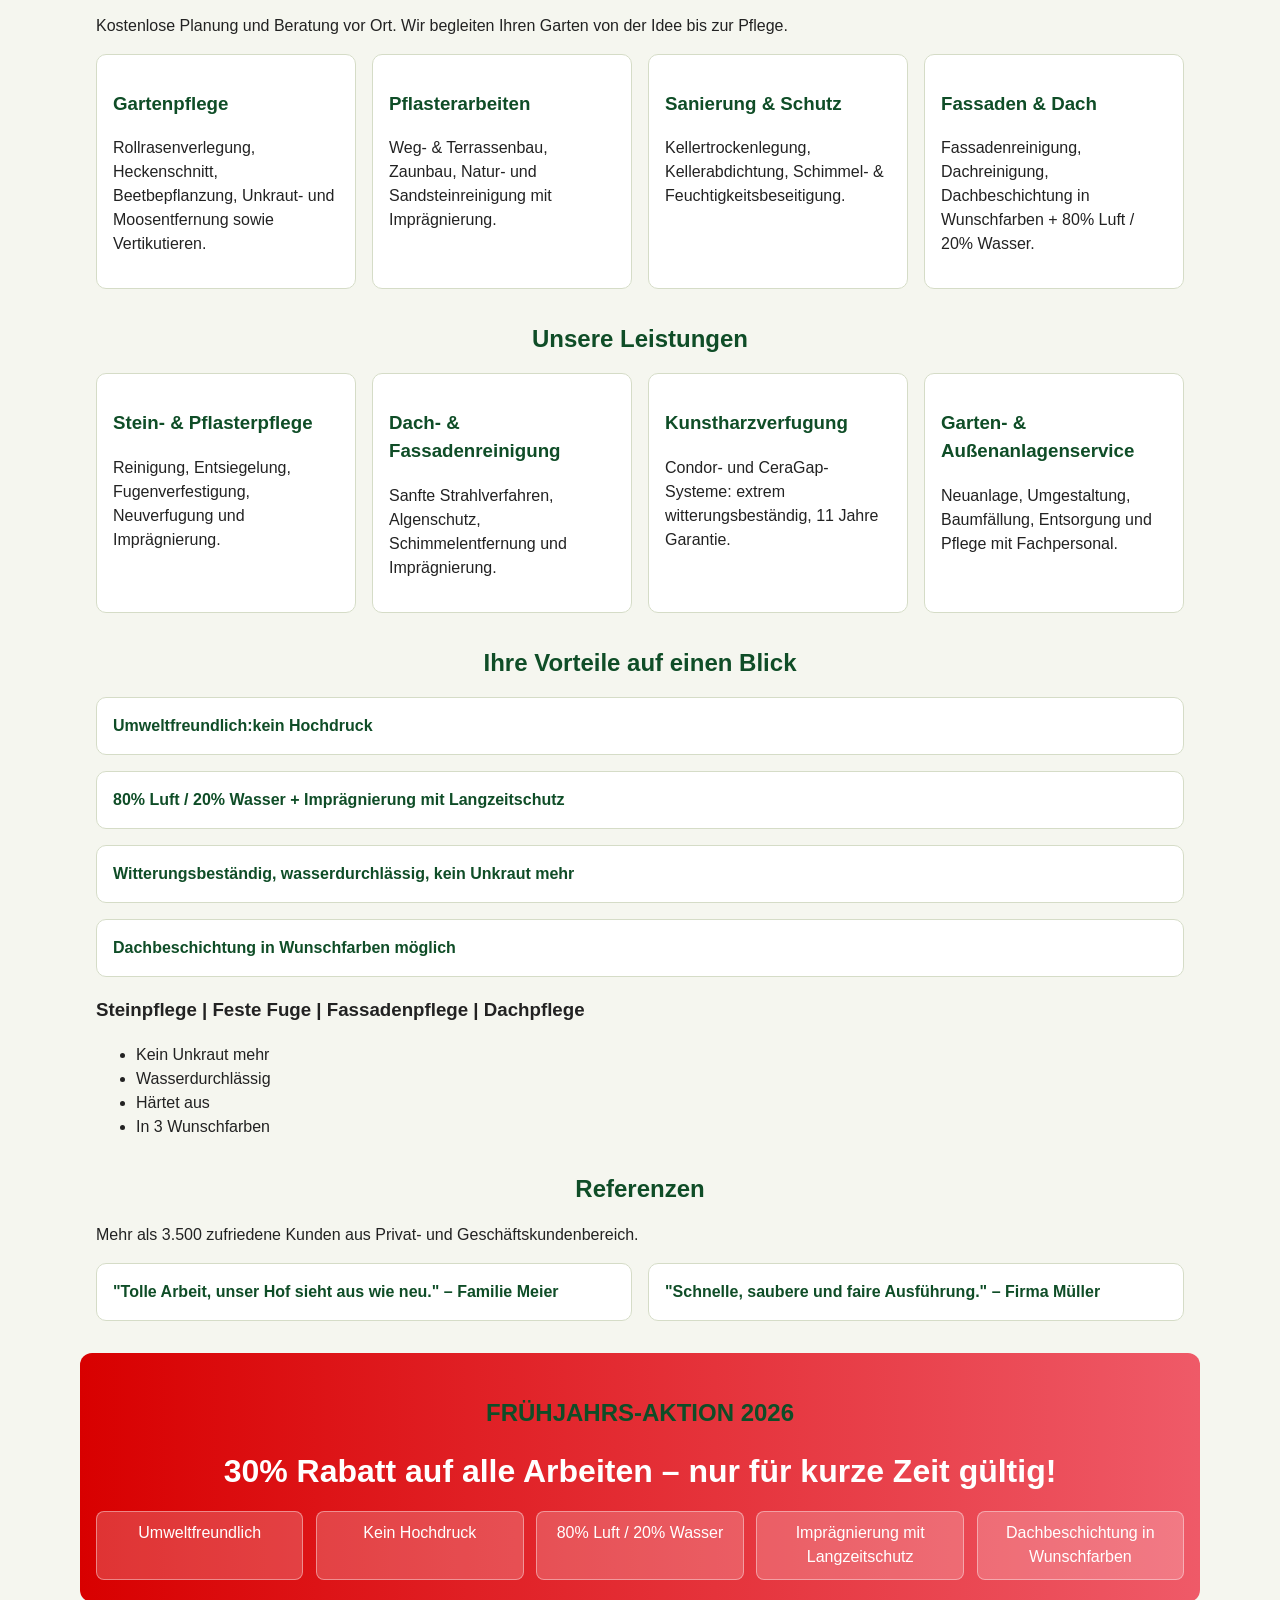
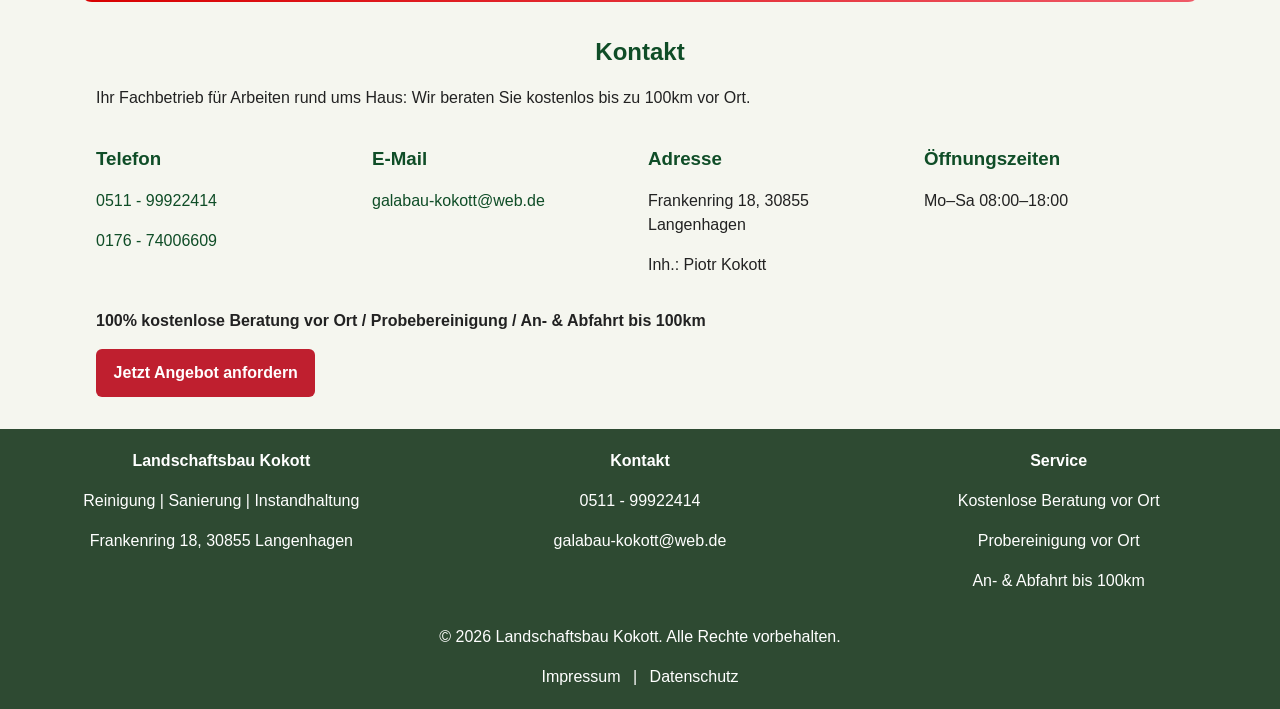
==== commit f081b5ea: "update" ====
--- a/index.html
+++ b/index.html
@@ -28,40 +28,62 @@
   </header>
 
   <main>
-    <section class="hero-slider" aria-label="Hero Slider">
-      <div class="slide active" style="background-image:url('https://galabau-rhein-ruhr.de/wp-content/uploads/2020/08/GALABAU-HEAD-2.jpg')">
-        <div class="slide-inner" data-animate="fade-up">
-          <h2>Galabau Rhein-Ruhr Stil für Ihren Garten</h2>
-          <p>Professionelle Gartengestaltung & Außenanlagen jetzt mit Frühlingsaktion sichern.</p>
-          <div class="hero-actions">
-            <a class="cta" href="#kontakt">Kostenloses Angebot</a>
-            <a class="secondary" href="#leistungen">Leistungen entdecken</a>
-          </div>
-        </div>
-      </div>
-      <div class="slide" style="background-image:url('https://galabau-rhein-ruhr.de/wp-content/uploads/2020/07/zeche-white.png')">
-        <div class="slide-inner" data-animate="fade-up">
-          <h2>Markanter Außenbereich, langfristiger Wert</h2>
-          <p>Steinpflege, Dach- & Fassadenreinigung, Kunstharzverfugung.</p>
-          <div class="hero-actions">
-            <a class="cta" href="#kontakt">Termin vereinbaren</a>
-            <a class="secondary" href="#referenzen">Erfahrungsberichte</a>
-          </div>
-        </div>
-      </div>
-      <div class="slide" style="background-image:url('https://galabau-rhein-ruhr.de/wp-content/uploads/2020/07/slide-garten.jpg')">
-        <div class="slide-inner" data-animate="fade-up">
-          <h2>Ihr Garten, unser Projekt</h2>
-          <p>Zuverlässig, sauber und nachhaltig – 20 Jahre Erfahrung in Hannover & Umgebung.</p>
-          <div class="hero-actions">
-            <a class="cta" href="#kontakt">Jetzt anfragen</a>
-            <a class="secondary" href="#vorteile">Mehr über Vorteile</a>
-          </div>
-        </div>
-      </div>
-      <div class="slider-controls" aria-hidden="true">
-        <button class="slide-prev" title="Zurück">←</button>
-        <button class="slide-next" title="Weiter">→</button>
+-   <section class="hero" aria-label="Hero Section" data-animate="fade-up">
+      <div class="hero-overlay"></div>
+      <div class="hero-content">
+        <h1>Automatischer Zoom</h1>
+        <p>Erhalten Sie den perfekten Glanz für Ihr Haus und Heim!</p>
+        <div class="hero-tags">
+          <span>SANIERUNGSARBEITEN</span>
+          <span>KELLERTROCKENLEGUNG</span>
+          <span>GARTEN- & PFLASTERARBEITEN</span>
+        </div>
+        <p class="hero-subtext">Kostenlose Planung und Beratung • Gartenpflege • Gartengestaltung • Baumpflege & Fällung</p>
+        <div class="hero-buttons">
+          <a class="cta" href="#kontakt">Kostenloses Angebot</a>
+          <a class="secondary" href="#leistungen">Leistungsspektrum</a>
+        </div>
+      </div>
+    </section>
+
+    <section class="intro" data-animate="fade-up">
+      <div class="intro-grid">
+        <article class="intro-text">
+          <h2>Zuverlässiger Galabauer aus Hannover</h2>
+          <p>Landschaftsbau Kokott ist Ihr Ansprechpartner für professionelle Gartengestaltung, Asphalt-, Tief- und Straßenbau in Hannover. Wir unterstützen Sie von der Planung bis zur Ausführung Ihres Projekts.</p>
+          <ul>
+            <li>Erfahrung aus über 3.500 Projekten</li>
+            <li>All-in-One Angebot: Planung, Ausführung, Wartung</li>
+            <li>Transparente Preise und feste Termine</li>
+          </ul>
+        </article>
+        <article class="intro-images">
+          <div class="img img-large" style="background-image:url('https://galabau-rhein-ruhr.de/wp-content/uploads/2020/07/zeche-white.png')"></div>
+          <div class="img img-small" style="background-image:url('https://galabau-rhein-ruhr.de/wp-content/uploads/2020/08/GALABAU-HEAD-2.jpg')"></div>
+        </article>
+      </div>
+    </section>
+
+    <section id="angebot" class="section services" data-animate="fade-up">
+      <h2>Unsere Service-Highlights</h2>
+      <p>Kostenlose Planung und Beratung vor Ort. Wir begleiten Ihren Garten von der Idee bis zur Pflege.</p>
+      <div class="cards">
+        <article class="card">
+          <h3>Gartenpflege</h3>
+          <p>Rollrasenverlegung, Heckenschnitt, Beetbepflanzung, Unkraut- und Moosentfernung sowie Vertikutieren.</p>
+        </article>
+        <article class="card">
+          <h3>Pflasterarbeiten</h3>
+          <p>Weg- & Terrassenbau, Zaunbau, Natur- und Sandsteinreinigung mit Imprägnierung.</p>
+        </article>
+        <article class="card">
+          <h3>Sanierung & Schutz</h3>
+          <p>Kellertrockenlegung, Kellerabdichtung, Schimmel- & Feuchtigkeitsbeseitigung.</p>
+        </article>
+        <article class="card">
+          <h3>Fassaden & Dach</h3>
+          <p>Fassadenreinigung, Dachreinigung, Dachbeschichtung in Wunschfarben + 80% Luft / 20% Wasser.</p>
+        </article>
       </div>
     </section>
 
@@ -90,10 +112,19 @@
     <section id="vorteile" class="section advantages" data-animate="fade-up">
       <h2>Ihre Vorteile auf einen Blick</h2>
       <div class="grid">
-        <div class="item">100 km kostenfreie Anfahrt</div>
-        <div class="item">Persönlicher Ansprechpartner</div>
-        <div class="item">24 Monate Garantie auf Leistungen</div>
-        <div class="item">100% umweltverträgliche Reinigungsverfahren</div>
+        <div class="item">Umweltfreundlich:kein Hochdruck</div>
+        <div class="item">80% Luft / 20% Wasser + Imprägnierung mit Langzeitschutz</div>
+        <div class="item">Witterungsbeständig, wasserdurchlässig, kein Unkraut mehr</div>
+        <div class="item">Dachbeschichtung in Wunschfarben möglich</div>
+      </div>
+      <div class="additional-benefits">
+        <h3>Steinpflege | Feste Fuge | Fassadenpflege | Dachpflege</h3>
+        <ul>
+          <li>Kein Unkraut mehr</li>
+          <li>Wasserdurchlässig</li>
+          <li>Härtet aus</li>
+          <li>In 3 Wunschfarben</li>
+        </ul>
       </div>
     </section>
 
@@ -107,25 +138,66 @@
     </section>
 
     <section id="aktion" class="section offer" data-animate="fade-up">
-      <h2>Aktuell: Frühjahrsaktion</h2>
-      <p>30% Rabatt auf Aufträge bis 30. April 2026 (ausgenommen Material).</p>
-      <p>Jetzt Termin reservieren und Vorteil sichern.</p>
+      <div class="offer-inner">
+        <h2>FRÜHJAHRS-AKTION 2026</h2>
+        <p class="offer-big">30% Rabatt auf alle Arbeiten – nur für kurze Zeit gültig!</p>
+        <ul>
+          <li>Umweltfreundlich</li>
+          <li>Kein Hochdruck</li>
+          <li>80% Luft / 20% Wasser</li>
+          <li>Imprägnierung mit Langzeitschutz</li>
+          <li>Dachbeschichtung in Wunschfarben</li>
+        </ul>
+      </div>
     </section>
 
     <section id="kontakt" class="section contact" data-animate="fade-up">
       <h2>Kontakt</h2>
-      <p>Wir beraten Sie im Raum Hannover, Rhein-Ruhr & Niedersachsen.</p>
-      <ul>
-        <li>Telefon: <a href="tel:+4951199922414">0511 - 99922414</a></li>
-        <li>Mobil: <a href="tel:+4917674006609">0176 - 74006609</a></li>
-        <li>E-Mail: <a href="mailto:info@galabau-kokott.de">info@galabau-kokott.de</a></li>
-        <li>Adresse: Im Prisker Kotokf 18, 30855 Langenhagen</li>
-      </ul>
-      <a class="cta" href="mailto:info@galabau-kokott.de">Jetzt kostenlos beraten lassen</a>
+      <p>Ihr Fachbetrieb für Arbeiten rund ums Haus: Wir beraten Sie kostenlos bis zu 100km vor Ort.</p>
+      <div class="contact-grid">
+        <div>
+          <h3>Telefon</h3>
+          <p><a href="tel:+4951199922414">0511 - 99922414</a></p>
+          <p><a href="tel:+4917674006609">0176 - 74006609</a></p>
+        </div>
+        <div>
+          <h3>E-Mail</h3>
+          <p><a href="mailto:galabau-kokott@web.de">galabau-kokott@web.de</a></p>
+        </div>
+        <div>
+          <h3>Adresse</h3>
+          <p>Frankenring 18, 30855 Langenhagen</p>
+          <p>Inh.: Piotr Kokott</p>
+        </div>
+        <div>
+          <h3>Öffnungszeiten</h3>
+          <p>Mo–Sa 08:00–18:00</p>
+        </div>
+      </div>
+      <p><strong>100% kostenlose Beratung vor Ort / Probebereinigung / An- & Abfahrt bis 100km</strong></p>
+      <a class="cta" href="mailto:galabau-kokott@web.de">Jetzt Angebot anfordern</a>
     </section>
   </main>
 
   <footer class="site-footer">
+    <div class="footer-grid">
+      <div>
+        <h4>Landschaftsbau Kokott</h4>
+        <p>Reinigung | Sanierung | Instandhaltung</p>
+        <p>Frankenring 18, 30855 Langenhagen</p>
+      </div>
+      <div>
+        <h4>Kontakt</h4>
+        <p>0511 - 99922414</p>
+        <p>galabau-kokott@web.de</p>
+      </div>
+      <div>
+        <h4>Service</h4>
+        <p>Kostenlose Beratung vor Ort</p>
+        <p>Probereinigung vor Ort</p>
+        <p>An- & Abfahrt bis 100km</p>
+      </div>
+    </div>
     <p>&copy; 2026 Landschaftsbau Kokott. Alle Rechte vorbehalten.</p>
     <div class="social">
       <a href="#">Impressum</a> | <a href="#">Datenschutz</a>
--- a/styles.css
+++ b/styles.css
@@ -89,83 +89,210 @@
   color: #0b2f19;
 }
 
-.hero-slider {
+.hero {
   position: relative;
-  min-height: 70vh;
-  color: #ffffff;
+  min-height: 72vh;
+  background: url('https://galabau-rhein-ruhr.de/wp-content/uploads/2020/08/GALABAU-HEAD-2.jpg') center/cover no-repeat;
+  display: grid;
+  place-content: center;
   overflow: hidden;
 }
 
-.hero-slider .slide {
+.hero-overlay {
   position: absolute;
   inset: 0;
+  background: linear-gradient(150deg, rgba(9, 26, 13, 0.56), rgba(0, 0, 0, 0.35));
+  z-index: 1;
+}
+
+.hero-content {
+  position: relative;
+  z-index: 2;
+  text-align: center;
+  color: #fff;
+  animation: fadeUp 0.8s ease;
+}
+
+.hero-tags {
+  display: flex;
+  justify-content: center;
+  flex-wrap: wrap;
+  gap: 0.5rem;
+  margin: 1rem 0 0.6rem;
+}
+
+.hero-tags span {
+  background: rgba(255,255,255,0.23);
+  border: 1px solid rgba(255,255,255,0.38);
+  border-radius: 999px;
+  padding: 0.4rem 0.75rem;
+  font-size: 0.88rem;
+  letter-spacing: 0.04em;
+}
+
+.hero-subtext {
+  font-size: 1rem;
+  margin: 0.5rem auto 1.2rem;
+  max-width: 740px;
+}
+
+.hero-content h1 {
+  font-size: clamp(2rem, 8vw, 4.8rem);
+  margin: 0 0 0.6rem;
+  letter-spacing: 0.1em;
+  text-transform: uppercase;
+  text-shadow: 0 2px 18px rgba(0, 0, 0, 0.45);
+}
+
+.hero-content p {
+  font-size: clamp(1rem, 2.5vw, 1.5rem);
+  margin-bottom: 1.1rem;
+  max-width: 850px;
+  margin-left: auto;
+  margin-right: auto;
+}
+
+.hero-buttons {
+  display: flex;
+  justify-content: center;
+  gap: 0.9rem;
+  flex-wrap: wrap;
+}
+
+.hero-buttons .cta,
+.hero-buttons .secondary {
+  min-width: 150px;
+}
+
+.offer-inner {
+  text-align: center;
+}
+
+.offer-big {
+  font-size: 2rem;
+  font-weight: 700;
+  margin: 0.5rem 0 1rem;
+}
+
+.offer-inner ul {
+  list-style: none;
+  padding: 0;
+  margin: 0;
+  display: grid;
+  grid-template-columns: repeat(auto-fit, minmax(180px, 1fr));
+  gap: 0.8rem;
+}
+
+.offer-inner ul li {
+  background: rgba(255,255,255,0.2);
+  border: 1px solid rgba(255,255,255,0.4);
+  padding: 0.6rem 0.8rem;
+  border-radius: 8px;
+}
+
+.contact-grid {
+  display: grid;
+  grid-template-columns: repeat(auto-fit, minmax(170px, 1fr));
+  gap: 1rem;
+  margin: 1rem 0;
+}
+
+.contact-grid h3 {
+  margin-bottom: 0.4rem;
+  color: var(--color-primary);
+}
+
+.footer-grid {
+  display: grid;
+  grid-template-columns: repeat(auto-fit, minmax(180px, 1fr));
+  gap: 1rem;
+  margin-bottom: 1rem;
+}
+
+.footer-grid h4 {
+  margin: 0 0 0.5rem;
+}
+
+.intro {
+  background: #f5f6ef;
+  padding: 3rem 1rem;
+}
+
+.intro-grid {
+  max-width: 1100px;
+  margin: 0 auto;
+  display: grid;
+  grid-template-columns: 1fr 1fr;
+  gap: 2rem;
+  align-items: center;
+}
+
+.intro-text h2 {
+  margin-top: 0;
+  color: var(--color-primary);
+  font-size: clamp(1.8rem, 4.7vw, 2.8rem);
+}
+
+.intro-text p {
+  line-height: 1.7;
+  margin-bottom: 1rem;
+}
+
+.intro-text ul {
+  list-style: none;
+  padding-left: 0;
+  margin: 0;
+}
+
+.intro-text ul li {
+  margin-bottom: 0.55rem;
+  position: relative;
+  padding-left: 1.8rem;
+}
+
+.intro-text ul li::before {
+  content: '✓';
+  color: var(--color-primary);
+  position: absolute;
+  left: 0;
+  font-weight: 700;
+}
+
+.intro-images {
+  display: grid;
+  gap: 1rem;
+  position: relative;
+}
+
+.intro-images .img {
   background-size: cover;
   background-position: center;
-  opacity: 0;
-  transition: opacity 1s ease;
-  will-change: opacity;
-}
-
-.hero-slider .slide.active {
-  opacity: 1;
-}
-
-.hero-slider .slide::before {
-  content: "";
-  position: absolute;
-  inset: 0;
-  background: linear-gradient(180deg, rgba(8, 22, 13, 0.58), rgba(1, 25, 0, 0.45));
-}
-
-.hero-slider .slide-inner {
-  position: relative;
-  z-index: 2;
-  display: grid;
-  place-content: center;
-  min-height: 70vh;
-  padding: 2rem;
-  text-align: center;
-  transition: transform 0.8s ease, opacity 0.8s ease;
-}
-
-.hero-slider .slide-inner h2 {
-  font-size: clamp(1.8rem, 6vw, 3.8rem);
-  margin: 0 0 0.8rem;
-  line-height: 1.1;
-  text-transform: uppercase;
-  letter-spacing: 0.03em;
-}
-
-.hero-slider .slide-inner p {
-  font-size: clamp(1rem, 2vw, 1.4rem);
-  max-width: 720px;
-  margin: 0 auto 1.1rem;
-}
-
-.hero-slider .slider-controls {
-  position: absolute;
-  bottom: 1rem;
-  right: 1rem;
-  z-index: 3;
-  display: flex;
-  gap: 0.5rem;
-}
-
-.hero-slider .slider-controls button {
-  border: 1px solid #fff;
-  background: rgba(0, 0, 0, 0.3);
-  color: #fff;
-  width: 38px;
-  height: 38px;
-  border-radius: 50%;
-  cursor: pointer;
-  font-size: 1rem;
-  transition: transform .2s ease, background .2s ease;
-}
-
-.hero-slider .slider-controls button:hover {
-  transform: scale(1.06);
-  background: rgba(255, 255, 255, 0.25);
+  border-radius: 12px;
+  min-height: 220px;
+  box-shadow: 0 12px 24px rgba(0, 0, 0, 0.18);
+}
+
+.intro-images .img-large {
+  min-height: 320px;
+}
+
+.intro-images .img-small {
+  transform: translateY(-40px);
+  z-index: 1;
+}
+
+@media (max-width: 980px) {
+  .intro-grid {
+    grid-template-columns: 1fr;
+  }
+
+  .intro-images .img-small {
+    transform: translateY(0);
+  }
+
+  .hero {
+    min-height: 58vh;
+  }
 }
 
 [data-animate] {
@@ -323,16 +450,82 @@
     gap: 0.75rem;
   }
 
-  .hero {
-    padding: 3.5rem 1rem;
-  }
-
   .main-nav {
     gap: 0.35rem;
+    justify-content: space-around;
   }
 
   .topbar {
     flex-direction: column;
     gap: 0.35rem;
-  }
-}
+    text-align: center;
+  }
+
+  .site-header.scrolled .topbar {
+    display: none;
+  }
+
+  .site-header.scrolled .branding {
+    padding: 0.6rem 0.75rem;
+  }
+
+  .site-header.scrolled .main-nav {
+    padding: 0.5rem 0.6rem;
+  }
+
+  .hero-slider {
+    min-height: 55vh;
+  }
+
+  .hero-slider .slide-inner {
+    padding: 1.25rem;
+  }
+
+  .hero-slider .slide-inner h2 {
+    font-size: clamp(1.5rem, 8vw, 2.2rem);
+  }
+
+  .hero-slider .slide-inner p {
+    font-size: clamp(0.95rem, 3.5vw, 1.2rem);
+  }
+
+  .hero-slider .slider-controls {
+    bottom: 0.75rem;
+    right: 0.75rem;
+  }
+
+  .hero-actions {
+    flex-direction: column;
+    gap: 0.6rem;
+  }
+
+  .cta,
+  .secondary {
+    width: 100%;
+    text-align: center;
+  }
+
+  .section {
+    margin: 1.4rem auto;
+  }
+}
+
+@media (max-width: 480px) {
+  .hero-slider {
+    min-height: 48vh;
+  }
+
+  .site-header .branding h1 {
+    font-size: 1.4rem;
+  }
+
+  .site-header .branding p {
+    font-size: 0.95rem;
+  }
+
+  .main-nav a {
+    padding: 0.35rem 0.6rem;
+    font-size: 0.9rem;
+  }
+}
+
